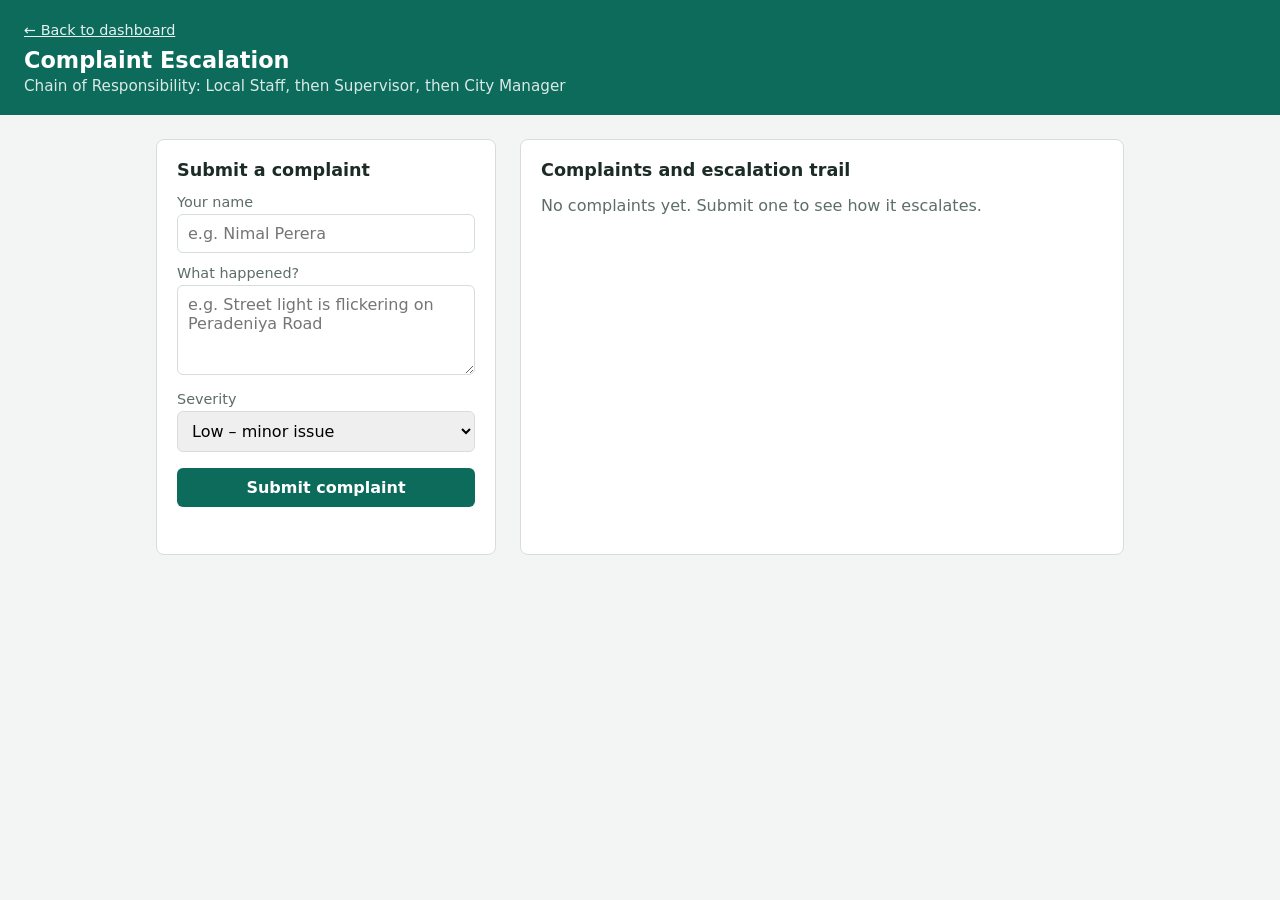
==== src/main/resources/public/chain.html @ f7a22a63 "interpreter feature added" ====
<!DOCTYPE html>
<html lang="en">
<head>
    <meta charset="UTF-8">
    <meta name="viewport" content="width=device-width, initial-scale=1">
    <title>SmartCity360 – Complaint Escalation</title>
    <style>
        :root {
            --bg: #f3f5f4; --card: #ffffff; --ink: #1d2b27; --muted: #5d6d68;
            --line: #d5dedb; --accent: #0d6b5c; --low: #2e7d4f; --med: #b7791f;
            --high: #c05621; --crit: #b42318;
        }
        * { box-sizing: border-box; }
        body { margin: 0; font-family: "Segoe UI", system-ui, sans-serif; background: var(--bg); color: var(--ink); }
        header { background: var(--accent); color: #fff; padding: 20px 24px; }
        header a { color: #fff; font-size: .9rem; opacity: .9; }
        header h1 { margin: 8px 0 0; font-size: 1.4rem; }
        header p { margin: 4px 0 0; opacity: .85; font-size: .95rem; }
        main { max-width: 1000px; margin: 24px auto; padding: 0 16px; display: grid; gap: 24px; grid-template-columns: 340px 1fr; }
        @media (max-width: 800px) { main { grid-template-columns: 1fr; } }
        section { background: var(--card); border: 1px solid var(--line); border-radius: 8px; padding: 20px; }
        h2 { margin: 0 0 14px; font-size: 1.1rem; }
        label { display: block; font-size: .9rem; margin: 12px 0 4px; color: var(--muted); }
        input, textarea, select { width: 100%; padding: 9px 10px; border: 1px solid var(--line); border-radius: 6px; font: inherit; }
        textarea { min-height: 90px; resize: vertical; }
        :focus-visible { outline: 3px solid #7ac1b4; outline-offset: 1px; }
        button { margin-top: 16px; width: 100%; padding: 10px; border: 0; border-radius: 6px; background: var(--accent); color: #fff; font: inherit; font-weight: 600; cursor: pointer; }
        button:hover { background: #0a5649; }
        .msg { margin-top: 10px; font-size: .9rem; color: var(--crit); min-height: 1.2em; }
        .empty { color: var(--muted); }
        .item { border: 1px solid var(--line); border-radius: 6px; padding: 14px; margin-bottom: 14px; }
        .top { display: flex; justify-content: space-between; align-items: center; gap: 8px; flex-wrap: wrap; }
        .badge { font-size: .8rem; font-weight: 600; padding: 2px 10px; border-radius: 99px; color: #fff; }
        .LOW { background: var(--low); } .MEDIUM { background: var(--med); }
        .HIGH { background: var(--high); } .CRITICAL { background: var(--crit); }
        .meta { color: var(--muted); font-size: .88rem; margin: 6px 0; }
        .status { font-weight: 600; }
        ol.trail { margin: 10px 0 0; padding-left: 20px; font-size: .86rem; color: var(--muted); border-top: 1px dashed var(--line); padding-top: 8px; }
        ol.trail li { margin: 3px 0; }
    </style>
</head>
<body>
<header>
    <a href="index.html">&larr; Back to dashboard</a>
    <h1>Complaint Escalation</h1>
    <p>Chain of Responsibility: Local Staff, then Supervisor, then City Manager</p>
</header>

<main>
    <section>
        <h2>Submit a complaint</h2>
        <label for="name">Your name</label>
        <input id="name" placeholder="e.g. Nimal Perera">

        <label for="desc">What happened?</label>
        <textarea id="desc" placeholder="e.g. Street light is flickering on Peradeniya Road"></textarea>

        <label for="sev">Severity</label>
        <select id="sev">
            <option value="LOW">Low – minor issue</option>
            <option value="MEDIUM">Medium – needs attention</option>
            <option value="HIGH">High – serious problem</option>
            <option value="CRITICAL">Critical – emergency</option>
        </select>

        <button id="send">Submit complaint</button>
        <div class="msg" id="msg" role="alert"></div>
    </section>

    <section>
        <h2>Complaints and escalation trail</h2>
        <div id="list"><p class="empty">No complaints yet. Submit one to see how it escalates.</p></div>
    </section>
</main>

<script>
    const API = "/api/chain/complaints";
    const $ = id => document.getElementById(id);

    function el(tag, cls, text) {
        const e = document.createElement(tag);
        if (cls) e.className = cls;
        if (text !== undefined) e.textContent = text;
        return e;
    }

    function render(items) {
        const list = $("list");
        list.replaceChildren();
        if (!items.length) {
            list.appendChild(el("p", "empty", "No complaints yet. Submit one to see how it escalates."));
            return;
        }
        items.forEach(c => {
            const box = el("div", "item");
            const top = el("div", "top");
            top.appendChild(el("strong", "", "#" + c.id + " – " + c.citizenName));
            top.appendChild(el("span", "badge " + c.severity, c.severity));
            box.appendChild(top);
            box.appendChild(el("div", "", c.description));
            const meta = el("div", "meta");
            meta.appendChild(el("span", "status", c.status));
            meta.appendChild(document.createTextNode(c.resolvedBy ? " by " + c.resolvedBy : ""));
            box.appendChild(meta);
            const ol = el("ol", "trail");
            c.trail.forEach(t => ol.appendChild(el("li", "", t)));
            box.appendChild(ol);
            list.appendChild(box);
        });
    }

    async function load() {
        const res = await fetch(API);
        render(await res.json());
    }

    $("send").addEventListener("click", async () => {
        $("msg").textContent = "";
        const res = await fetch(API, {
            method: "POST",
            headers: { "Content-Type": "application/json" },
            body: JSON.stringify({
                citizenName: $("name").value,
                description: $("desc").value,
                severity: $("sev").value
            })
        });
        if (!res.ok) {
            const err = await res.json();
            $("msg").textContent = err.error || "Something went wrong.";
            return;
        }
        $("desc").value = "";
        load();
    });

    load();
</script>
</body>
</html>
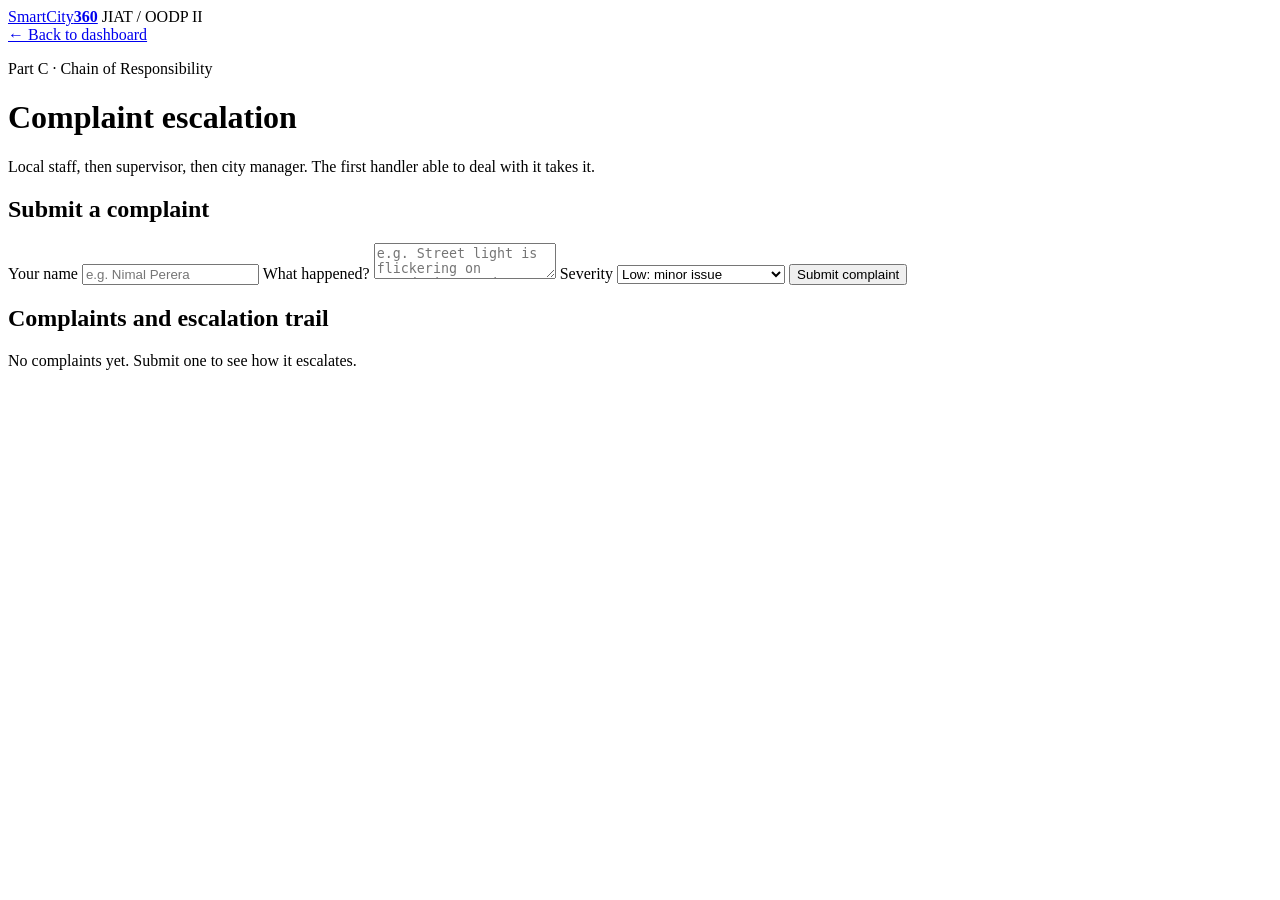
==== commit d2ebe122: "UI improvement" ====
--- a/src/main/resources/public/chain.html
+++ b/src/main/resources/public/chain.html
@@ -3,74 +3,51 @@
 <head>
     <meta charset="UTF-8">
     <meta name="viewport" content="width=device-width, initial-scale=1">
-    <title>SmartCity360 – Complaint Escalation</title>
-    <style>
-        :root {
-            --bg: #f3f5f4; --card: #ffffff; --ink: #1d2b27; --muted: #5d6d68;
-            --line: #d5dedb; --accent: #0d6b5c; --low: #2e7d4f; --med: #b7791f;
-            --high: #c05621; --crit: #b42318;
-        }
-        * { box-sizing: border-box; }
-        body { margin: 0; font-family: "Segoe UI", system-ui, sans-serif; background: var(--bg); color: var(--ink); }
-        header { background: var(--accent); color: #fff; padding: 20px 24px; }
-        header a { color: #fff; font-size: .9rem; opacity: .9; }
-        header h1 { margin: 8px 0 0; font-size: 1.4rem; }
-        header p { margin: 4px 0 0; opacity: .85; font-size: .95rem; }
-        main { max-width: 1000px; margin: 24px auto; padding: 0 16px; display: grid; gap: 24px; grid-template-columns: 340px 1fr; }
-        @media (max-width: 800px) { main { grid-template-columns: 1fr; } }
-        section { background: var(--card); border: 1px solid var(--line); border-radius: 8px; padding: 20px; }
-        h2 { margin: 0 0 14px; font-size: 1.1rem; }
-        label { display: block; font-size: .9rem; margin: 12px 0 4px; color: var(--muted); }
-        input, textarea, select { width: 100%; padding: 9px 10px; border: 1px solid var(--line); border-radius: 6px; font: inherit; }
-        textarea { min-height: 90px; resize: vertical; }
-        :focus-visible { outline: 3px solid #7ac1b4; outline-offset: 1px; }
-        button { margin-top: 16px; width: 100%; padding: 10px; border: 0; border-radius: 6px; background: var(--accent); color: #fff; font: inherit; font-weight: 600; cursor: pointer; }
-        button:hover { background: #0a5649; }
-        .msg { margin-top: 10px; font-size: .9rem; color: var(--crit); min-height: 1.2em; }
-        .empty { color: var(--muted); }
-        .item { border: 1px solid var(--line); border-radius: 6px; padding: 14px; margin-bottom: 14px; }
-        .top { display: flex; justify-content: space-between; align-items: center; gap: 8px; flex-wrap: wrap; }
-        .badge { font-size: .8rem; font-weight: 600; padding: 2px 10px; border-radius: 99px; color: #fff; }
-        .LOW { background: var(--low); } .MEDIUM { background: var(--med); }
-        .HIGH { background: var(--high); } .CRITICAL { background: var(--crit); }
-        .meta { color: var(--muted); font-size: .88rem; margin: 6px 0; }
-        .status { font-weight: 600; }
-        ol.trail { margin: 10px 0 0; padding-left: 20px; font-size: .86rem; color: var(--muted); border-top: 1px dashed var(--line); padding-top: 8px; }
-        ol.trail li { margin: 3px 0; }
-    </style>
+    <title>SmartCity360 - Complaint Escalation</title>
+    <link rel="stylesheet" href="/style.css">
 </head>
 <body>
-<header>
-    <a href="index.html">&larr; Back to dashboard</a>
-    <h1>Complaint Escalation</h1>
-    <p>Chain of Responsibility: Local Staff, then Supervisor, then City Manager</p>
+<header class="top">
+    <div class="wrap">
+        <a class="wordmark" href="/">SmartCity<b>360</b></a>
+        <span class="course">JIAT / OODP II</span>
+    </div>
 </header>
 
-<main>
-    <section>
-        <h2>Submit a complaint</h2>
-        <label for="name">Your name</label>
-        <input id="name" placeholder="e.g. Nimal Perera">
+<main class="wrap">
+    <a class="back" href="/">&larr; Back to dashboard</a>
+    <div class="pagehead">
+        <p class="kicker">Part C &middot; Chain of Responsibility</p>
+        <h1>Complaint escalation</h1>
+        <p class="lead">Local staff, then supervisor, then city manager. The first handler able to deal with it takes it.</p>
+    </div>
 
-        <label for="desc">What happened?</label>
-        <textarea id="desc" placeholder="e.g. Street light is flickering on Peradeniya Road"></textarea>
+    <div class="split">
+        <section class="panel">
+            <h2>Submit a complaint</h2>
+            <label for="name">Your name</label>
+            <input id="name" placeholder="e.g. Nimal Perera">
 
-        <label for="sev">Severity</label>
-        <select id="sev">
-            <option value="LOW">Low – minor issue</option>
-            <option value="MEDIUM">Medium – needs attention</option>
-            <option value="HIGH">High – serious problem</option>
-            <option value="CRITICAL">Critical – emergency</option>
-        </select>
+            <label for="desc">What happened?</label>
+            <textarea id="desc" placeholder="e.g. Street light is flickering on Peradeniya Road"></textarea>
 
-        <button id="send">Submit complaint</button>
-        <div class="msg" id="msg" role="alert"></div>
-    </section>
+            <label for="sev">Severity</label>
+            <select id="sev">
+                <option value="LOW">Low: minor issue</option>
+                <option value="MEDIUM">Medium: needs attention</option>
+                <option value="HIGH">High: serious problem</option>
+                <option value="CRITICAL">Critical: emergency</option>
+            </select>
 
-    <section>
-        <h2>Complaints and escalation trail</h2>
-        <div id="list"><p class="empty">No complaints yet. Submit one to see how it escalates.</p></div>
-    </section>
+            <button class="block" id="send">Submit complaint</button>
+            <div class="msg bad" id="msg" role="alert"></div>
+        </section>
+
+        <section class="panel">
+            <h2>Complaints and escalation trail</h2>
+            <div id="list"><p class="empty">No complaints yet. Submit one to see how it escalates.</p></div>
+        </section>
+    </div>
 </main>
 
 <script>
@@ -93,13 +70,13 @@
         }
         items.forEach(c => {
             const box = el("div", "item");
-            const top = el("div", "top");
-            top.appendChild(el("strong", "", "#" + c.id + " – " + c.citizenName));
+            const top = el("div", "top2");
+            top.appendChild(el("strong", "", "#" + c.id + " \u2013 " + c.citizenName));
             top.appendChild(el("span", "badge " + c.severity, c.severity));
             box.appendChild(top);
             box.appendChild(el("div", "", c.description));
             const meta = el("div", "meta");
-            meta.appendChild(el("span", "status", c.status));
+            meta.appendChild(el("span", "status " + c.status, c.status));
             meta.appendChild(document.createTextNode(c.resolvedBy ? " by " + c.resolvedBy : ""));
             box.appendChild(meta);
             const ol = el("ol", "trail");
